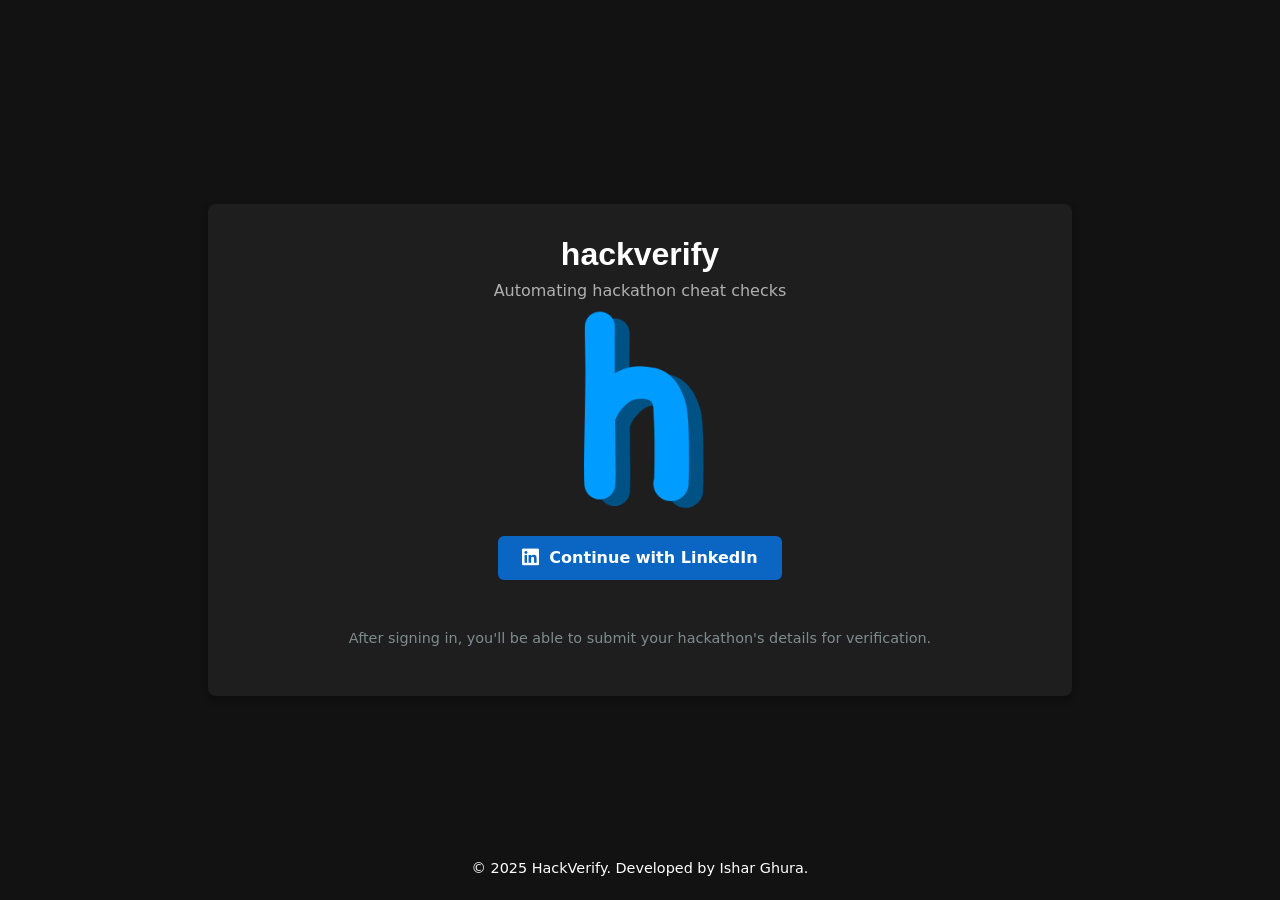
==== app/templates/index.html @ 4bf5b857 "fix: restructured folders + files" ====
<!DOCTYPE html>
<html lang="en">
<head>
    <meta charset="UTF-8">
    <meta name="viewport" content="width=device-width, initial-scale=1.0">
    <title>HackVerify</title>
    <link rel="stylesheet" href="/static/styles.css">
    <link rel="icon" type="image/x-icon" href="../images/favicon.ico">
    <link rel="stylesheet" href="https://cdnjs.cloudflare.com/ajax/libs/font-awesome/6.4.0/css/all.min.css">

    <script>
        window.va = window.va || function () { (window.vaq = window.vaq || []).push(arguments); };
    </script>
    <script defer src="/_vercel/insights/script.js"></script>
</head>
<body>
    <div class="container">
        <header>
            <h1>hackverify</h1>
            <p>Automating hackathon cheat checks</p>
            <img src="../images/logo.png" alt="HackVerify logo" class="logo">
        </header>
        <main>
            <div class="login-container">
                <a href="/auth/linkedin" class="linkedin-login-btn">
                    <i class="fab fa-linkedin"></i>
                    Continue with LinkedIn
                </a>

                <div class="explanation">
                    <p>After signing in, you'll be able to submit your hackathon's details for verification.</p>
                </div>
            </div>
        </main>
    </div>
    <div class="copyright">
        <footer>© 2025 HackVerify. Developed by Ishar Ghura.</footer>
    </div>
    <script src="/static/login.js"></script>
</body>
</html>
---- static/styles.css ----
body {
    font-family: Open-sans, system-ui, -apple-system, BlinkMacSystemFont, 'Segoe UI', Roboto, Oxygen, Ubuntu, Cantarell, 'Open Sans', 'Helvetica Neue', sans-serif;
    background-color: #121212;
    color: #e0e0e0;
    margin: 0;
    padding: 0;
    display: flex;
    justify-content: center;
    align-items: center;
    min-height: 100vh;
}

.container {
    background-color: #1e1e1e;
    padding: 2rem;
    border-radius: 8px;
    box-shadow: 0 4px 8px rgba(0, 0, 0, 0.3);
    max-width: 800px;
    width: 100%;
}

header {
    text-align: center;
    margin-bottom: 0.5rem;
}

header h1 {
    font-family: Verdana, Geneva, Tahoma, sans-serif;
    font-size: 2rem;
    margin: 0;
    color: #ffffff;
}

header p {
    font-size: 1rem;
    color: #b0b0b0;
    margin: 0.5rem 0 0.5rem;
}


form {
    display: flex;
    flex-direction: column;
    margin-top: 0rem;
}

.form-group {
    margin-bottom: 1rem;
}

label {
    font-size: 1.2rem;
    color: #e0e0e0;
    margin-bottom: 0.2rem;
    display: block;
}

input {
    width: 100%;
    padding: 0.75rem;
    border: 1px solid #444;
    border-radius: 4px;
    font-size: 1rem;
    box-sizing: border-box;
    background-color: #2d2d2d;
    color: #e0e0e0;
    margin-bottom: 1rem;
}

input:focus {
    border-color: #3498db;
    outline: none;
}

button {
    background-color: #3498db;
    color: #fff;
    padding: 0.75rem;
    border: none;
    border-radius: 4px;
    font-size: 1rem;
    cursor: pointer;
    transition: background-color 0.3s ease;
}

button:hover {
    background-color: #2980b9;
}
.linkedin-login-btn {
    display: flex;
    align-items: center;
    justify-content: center;
    gap: 10px;
    background-color: #0A66C2;
    color: white;
    padding: 12px;
    border-radius: 4px;
    text-decoration: none;
    font-weight: 600;
    font-size: 1rem;
    transition: background-color 0.3s ease;
    margin-top: 1rem;
}

.linkedin-login-btn:hover {
    background-color: #004182;
}

.linkedin-login-btn i {
    font-size: 1.2rem;
}

.divider {
    display: flex;
    align-items: center;
    margin: 1.5rem 0;
}

.divider-line {
    flex: 1;
    height: 1px;
    background-color: #444;
}

.divider-text {
    padding: 0 10px;
    color: #b0b0b0;
    font-size: 0.8rem;
}

.logo {
    display: block;
    max-width: 200px;
    height: auto;
    margin: 10px auto;
}
.login-container {
    text-align: center;
    padding: 0rem;
}

.linkedin-login-btn {
    display: inline-flex;
    align-items: center;
    justify-content: center;
    gap: 10px;
    background-color: #0A66C2;
    color: white;
    padding: 12px 24px;
    border-radius: 6px;
    text-decoration: none;
    font-weight: 600;
    font-size: 1rem;
    transition: background-color 0.3s;
    margin: 1rem 0;
}

.linkedin-login-btn:hover {
    background-color: #004182;
}

.explanation {
    margin-top: 2rem;
    color: #7f8c8d;
    font-size: 0.9rem;
    line-height: 1.5;
}

.dashboard-content {
    margin-top: 2rem;
}

.status-message {
    padding: 1rem;
    margin-top: 1rem;
    border-radius: 4px;
    display: none;
}

.status-message.success {
    background-color: #e8f8f0;
    color: #2ecc71;
    border-left: 4px solid #2ecc71;
    display: block;
}

.status-message.error {
    background-color: #fdecea;
    color: #e74c3c;
    border-left: 4px solid #e74c3c;
    display: block;
}
.form-container {
    display: flex;
    gap: 2rem;
    align-items: flex-start;
}

form {
    flex: 1;
    max-width: 500px;
}

.reminder-box {
    flex: 1;
    background-color: #2d2d2d;
    padding: 1.5rem;
    border-radius: 8px;
    border-left: 4px solid #3498db;
    max-width: 400px;
    margin-top: -2rem
}

.reminder-box h3 {
    margin-top: 0;
    color: #3498db;
    font-size: 1.2rem;
}

.reminder-box p {
    margin: 1rem 0;
    display: flex;
    align-items: flex-start;
    gap: 0.5rem;
    color: #b0b0b0;
}

.reminder-box i {
    color: #3498db;
    margin-bottom: 0.2rem;
}

.spacer {
    height: 2rem;
}
.copyright {
    color: #ffffff;
    font-size: 0.9rem;
    line-height: 1.5;
    text-align: center;
    width: 100%;
    padding: 20px 0;
    position: absolute;
    bottom: 0;
}
.logout-button {
    position: fixed;
    top: 20px;
    right: 20px;
    font-size: 2em;
    color: #ffffff;
    cursor: pointer;
    z-index: 1000;
    background: none;
    border: none;
    padding: 0;
    opacity: 0.7;
    transition: opacity 0.3s ease;
}

.logout-button:hover {
    opacity: 1;
}

.sidebar {
    width: 250px;
    height: 100vh;
    position: fixed;
    left: 0;
    top: 0;
    background-color: #2c3e50;
    color: white;
    padding: 20px 0;
    box-shadow: 2px 0 5px rgba(0, 0, 0, 0.1);
}

.sidebar-header {
    padding: 0 20px 20px;
    border-bottom: 1px solid #34495e;
    margin-bottom: 20px;
}

.sidebar-tab {
    padding: 12px 20px;
    cursor: pointer;
    transition: background-color 0.3s;
}

.sidebar-tab:hover {
    background-color: #34495e;
}

.sidebar-tab.active {
    background-color: #3498db;
}

.sidebar-tab i {
    margin-right: 10px;
}

.sidebar-section-title {
    padding: 10px 20px;
    font-size: 0.9em;
    text-transform: uppercase;
    color: #bdc3c7;
    margin-top: 20px;
}

.hackathon-tab {
    padding: 10px 20px;
    cursor: pointer;
    display: flex;
    align-items: center;
    transition: opacity 0.3s ease, background-color 0.3s ease;
    position: relative;
}

.hackathon-tab:hover {
    background-color: #34495e;
}

.hackathon-tab i {
    margin-right: 10px;
    color: #f1c40f;
}

.hackathon-tab.processing {
    opacity: 0.7;
    pointer-events: none;
    background-color: #f0f0f0;
}

.hackathon-tab .fa-trophy {
    transition: opacity 0.2s ease-in-out;
}

.hackathon-tab.processing .fa-trophy {
    opacity: 0;
}

.hackathon-tab .spinner {
    display: none;
    position: absolute;
    left: 15px;
    top: 50%;
    transform: translateY(-50%);
    color: #333;
}

.hackathon-tab.processing .spinner {
    display: inline-block;
    animation: fa-spin 1s infinite linear;
}

.main-content {
    margin-left: 250px;
    padding: 20px;
}

.hackathons-list {
    max-height: 50vh;
    overflow-y: auto;
}

.loading-hackathons,
.no-hackathons,
.error-message {
    padding: 10px 20px;
    color: #bdc3c7;
    font-size: 0.9em;
    text-align: center;
}

.loading-hackathons i,
.no-hackathons i,
.error-message i {
    margin-right: 8px;
}

.fa-spin {
    animation: fa-spin 2s infinite linear;
}

.hackathon-tab.processing .spinner.custom-spin {
    animation: spin 1s infinite linear;
}

.view-container {
    width: 100%;
}

#hackathon-detail-view-container .container {
    padding-top: 20px;
}

#hackathon-detail-name {
    margin-bottom: 5px;
}

#hackathon-detail-devpost-link {
    font-size: 0.9em;
    color: #007bff;
    text-decoration: none;
}

#hackathon-detail-devpost-link:hover {
    text-decoration: underline;
}

.hackathon-data-section {
    margin-top: 20px;
    padding: 20px;
    background-color: #3f3f3f;
    border-radius: 8px;
    box-shadow: 0 2px 4px rgba(0, 0, 0, 0.05);
}

#hackathon-detail-info {
    margin-bottom: 20px;
    min-height: 60px;
}

#hackathon-detail-info .loading-details {
    color: #6c757d;
    font-style: italic;
}

#hackathon-detail-info p {
    margin: 0.5em 0;
}

#fetch-data-button {
    display: block;
    margin-left: auto;
    margin-right: auto;
    display: inline-flex;
    align-items: center;
    gap: 8px;
}

#fetch-data-button:disabled {
    background-color: #ccc;
    cursor: not-allowed;
}

#fetch-process-status p {
    padding: 10px;
    border-radius: 4px;
    margin-top: 10px;
    font-size: 0.9em;
}

#fetch-process-status .status-info {
    background-color: #e7f3fe;
    border-left: 3px solid #2196F3;
    color: #1c72b3;
}

#fetch-process-status .status-success {
    background-color: #e8f5e9;
    border-left: 3px solid #4CAF50;
    color: #388e3c;
}

#fetch-process-status .status-error {
    background-color: #ffebee;
    border-left: 3px solid #f44336;
    color: #c62828;
}

.sidebar .sidebar-tab.active {
    background-color: #4a5568;
}

.sidebar .sidebar-tab:not(.active):hover {
    background-color: #2d3748;
}

.no-hackathons i,
.loading-hackathons i,
#hackathon-detail-info .loading-details i {
    margin-right: 8px;
}

#hackathon-detail-info details {
    margin-top: 15px;
    border-radius: 5px;
    background-color: #13181f;
}
#hackathon-detail-info summary {
    padding: 10px 15px;
    font-weight: bold;
    cursor: pointer;
    outline: none;
    background-color: #2d3748;
    border-bottom: 1px solid #1f2631;
    list-style-position: inside;
}

#hackathon-detail-info details ul {
    list-style-type: none;
    padding: 0;
    margin: 0;
    max-height: 300px;
    overflow-y: auto;
}

#hackathon-detail-info details li {
    padding: 8px 15px;
    font-size: 0.9em;
}

#hackathon-detail-info details li:last-child {
    border-bottom: none;
}

#hackathon-detail-info details li a {
    color: #ffffff;
    text-decoration: none;
    word-break: break-all;
}

#hackathon-detail-info details li a:hover {
    text-decoration: underline;
}

#hackathon-detail-info .project-entry-devpost {
    display: block;
    margin-bottom: 3px;
}

#hackathon-detail-info .project-entry-github {
    display: block;
    font-size: 0.95em;
}

#hackathon-detail-info .no-github-text {
    color: #6c757d;
    font-style: italic;
}

@keyframes fa-spin {
    0% {
        transform: rotate(0deg);
    }

    100% {
        transform: rotate(360deg);
    }
}

@media only screen and (max-width: 763px) {
    .container {
        padding: 1.5rem;
    }

    .form-container {
        flex-direction: column;
        gap: 1.5rem;
    }

    .main-form,
    
    .reminder-box {
        width: 100%;
        margin-top: 1rem;
    }
}
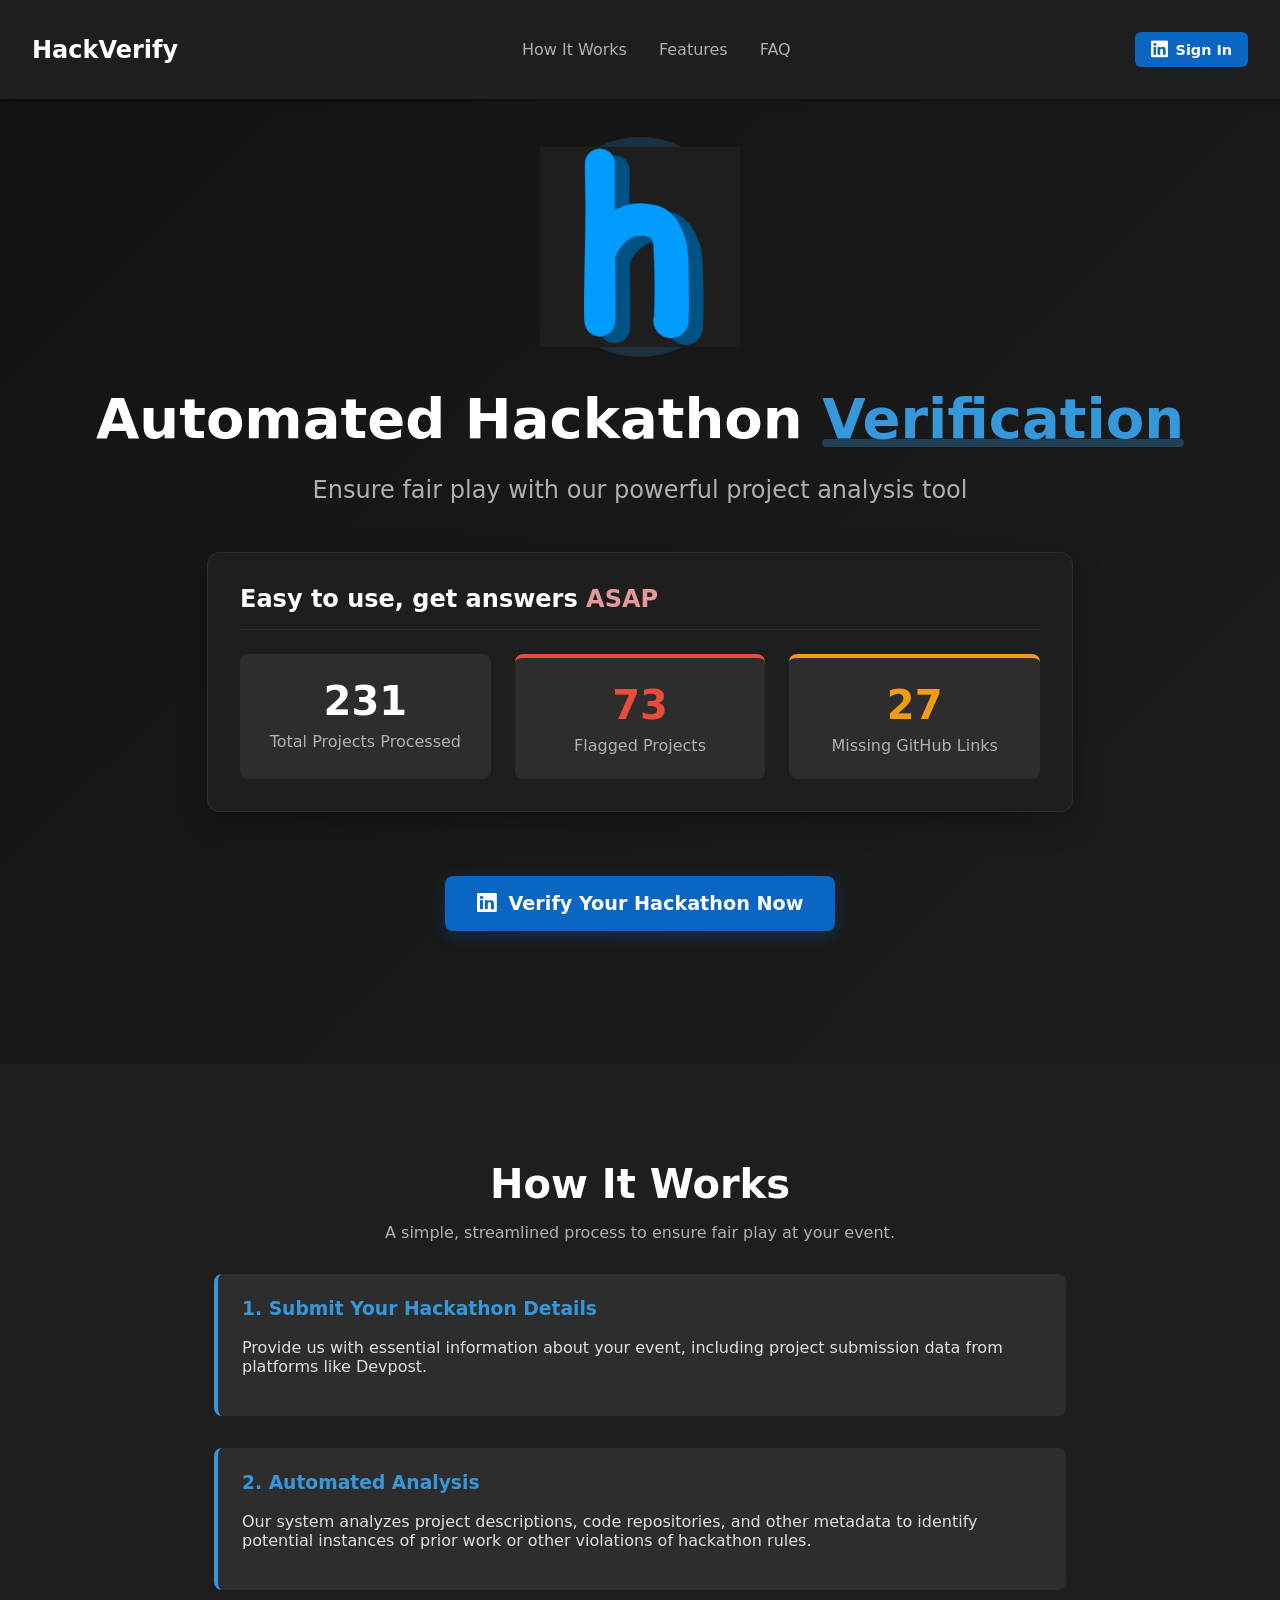
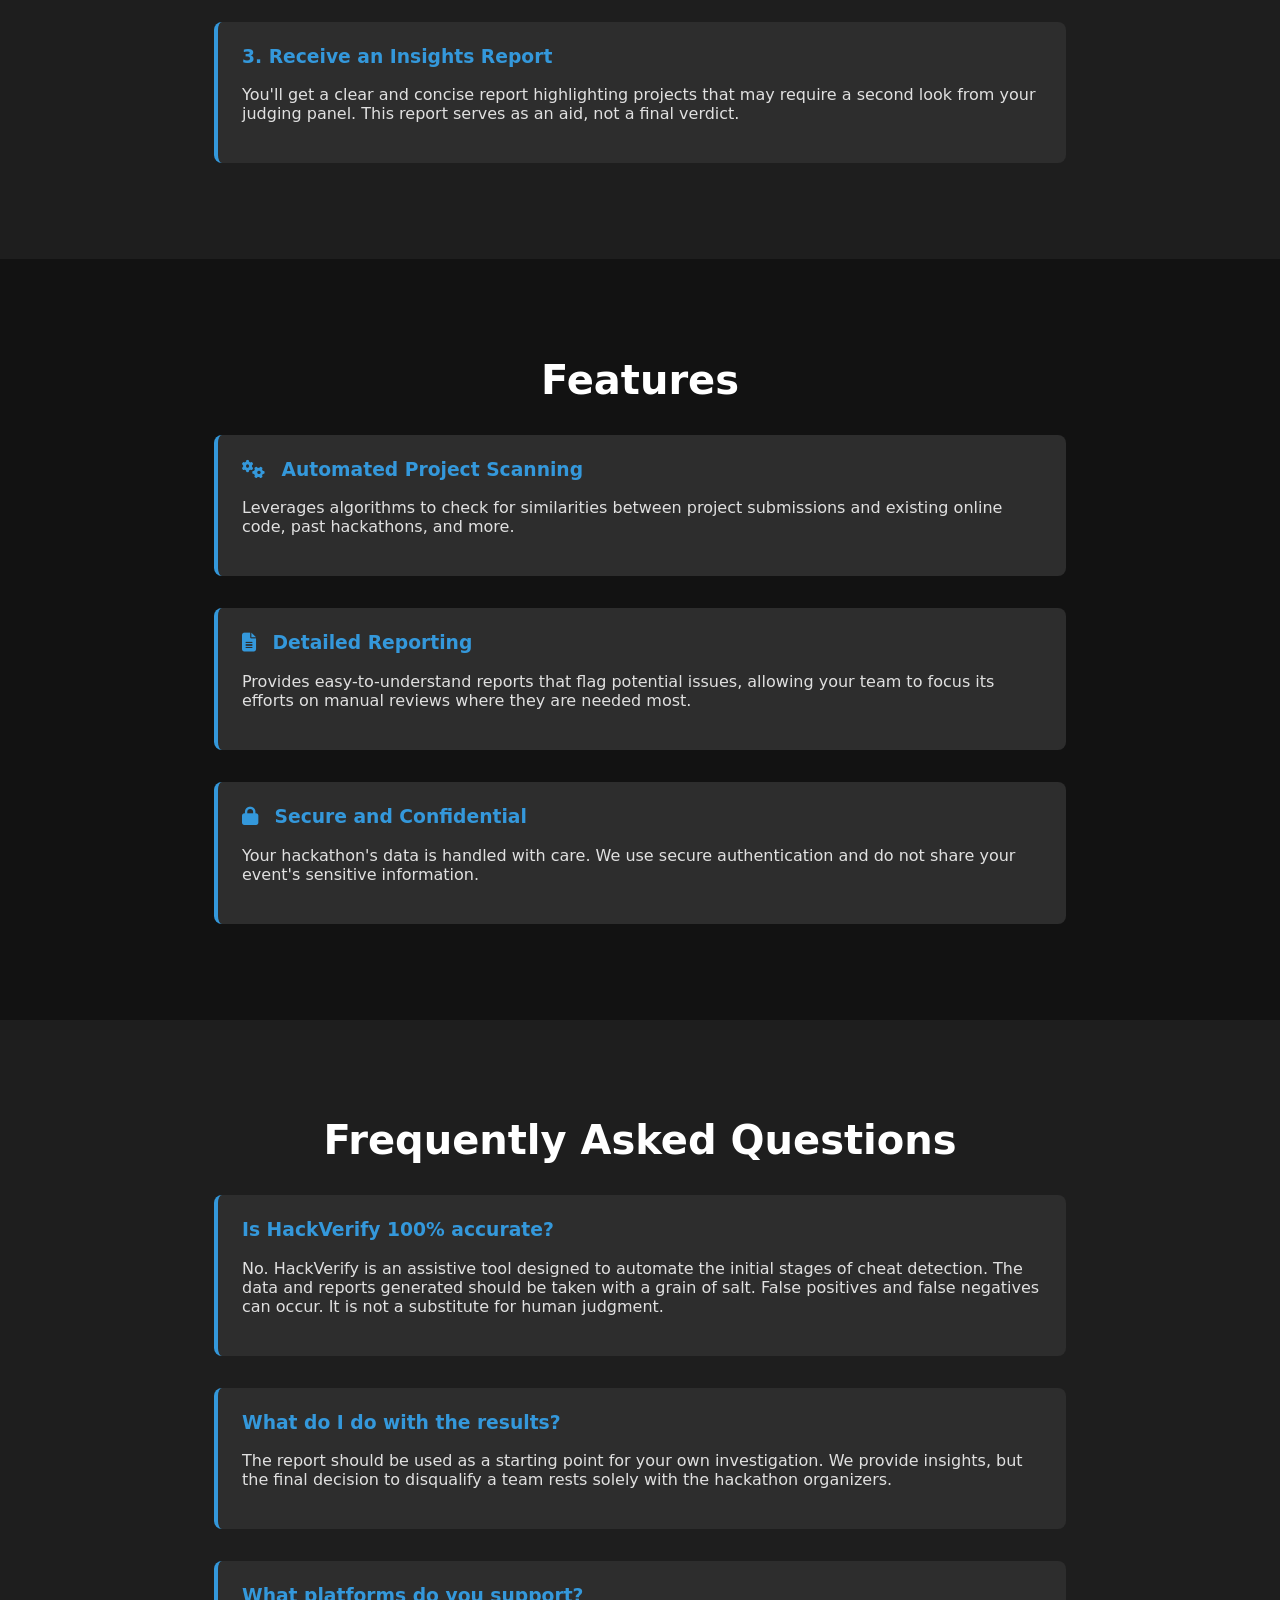
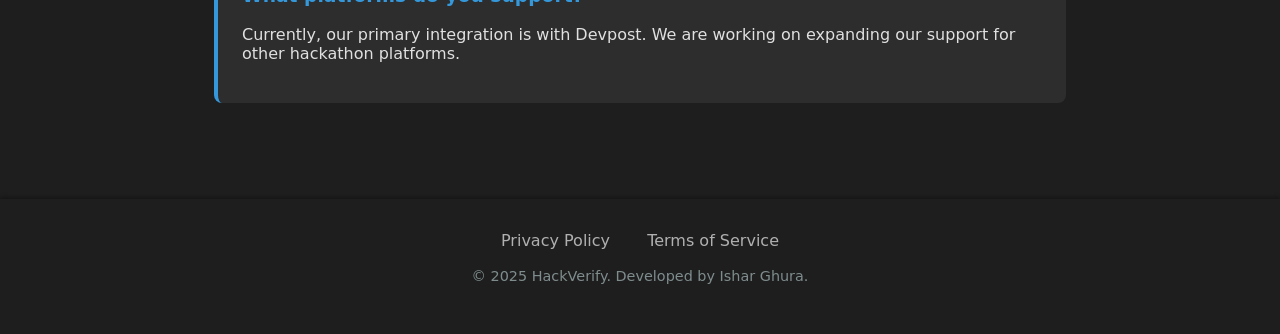
==== commit e99aaf0a: "feat: add navbar to home page + feat, faq, how it works" ====
--- a/app/templates/index.html
+++ b/app/templates/index.html
@@ -4,8 +4,8 @@
     <meta charset="UTF-8">
     <meta name="viewport" content="width=device-width, initial-scale=1.0">
     <title>HackVerify</title>
-    <link rel="stylesheet" href="/static/styles.css">
-    <link rel="icon" type="image/x-icon" href="../images/favicon.ico">
+    <link rel="stylesheet" href="../static/styles.css">
+    <link rel="icon" type="image/x-icon" href="../static/images/favicon.ico">
     <link rel="stylesheet" href="https://cdnjs.cloudflare.com/ajax/libs/font-awesome/6.4.0/css/all.min.css">
 
     <script>
@@ -14,28 +14,124 @@
     <script defer src="/_vercel/insights/script.js"></script>
 </head>
 <body>
-    <div class="container">
-        <header>
-            <h1>hackverify</h1>
-            <p>Automating hackathon cheat checks</p>
-            <img src="../images/logo.png" alt="HackVerify logo" class="logo">
-        </header>
-        <main>
-            <div class="login-container">
-                <a href="/auth/linkedin" class="linkedin-login-btn">
-                    <i class="fab fa-linkedin"></i>
-                    Continue with LinkedIn
-                </a>
-
-                <div class="explanation">
-                    <p>After signing in, you'll be able to submit your hackathon's details for verification.</p>
+    <nav class="navbar">
+        <a href="/" class="nav-brand">HackVerify</a>
+        <ul class="nav-links">
+            <li><a href="#how-it-works">How It Works</a></li>
+            <li><a href="#features">Features</a></li>
+            <li><a href="#faq">FAQ</a></li>
+        </ul>
+        <a href="/auth/linkedin" class="linkedin-login-btn nav-login-btn">
+            <i class="fab fa-linkedin"></i>
+            Sign In
+        </a>
+    </nav>
+    
+    <div class="hero-section">
+        <div class="hero-content">
+            <div class="logo-container">
+                <img src="../static/images/logo.png" alt="HackVerify logo" class="logo">
+                <div class="logo-pulse"></div>
+            </div>
+            <h1 class="hero-title">Automated Hackathon <span class="highlight">Verification</span></h1>
+            <p class="hero-subtitle">Ensure fair play with our powerful project analysis tool</p>
+    
+            <div class="stats-card">
+                <div class="stats-header">
+                    <h3>Easy to use, get answers <span class="highlight-red">ASAP</span></h3>
+                </div>
+                <div class="stats-body">
+                    <div class="stat-item">
+                        <div class="stat-value">231</div>
+                        <div class="stat-label">Total Projects Processed</div>
+                    </div>
+                    <div class="stat-item flagged">
+                        <div class="stat-value">73</div>
+                        <div class="stat-label">Flagged Projects</div>
+                    </div>
+                    <div class="stat-item warning">
+                        <div class="stat-value">27</div>
+                        <div class="stat-label">Missing GitHub Links</div>
+                    </div>
                 </div>
             </div>
-        </main>
+    
+            <a href="/auth/linkedin" class="cta-button">
+                <i class="fab fa-linkedin"></i>
+                Verify Your Hackathon Now
+            </a>
+        </div>
     </div>
-    <div class="copyright">
-        <footer>© 2025 HackVerify. Developed by Ishar Ghura.</footer>
-    </div>
+
+    <section id="how-it-works" class="section">
+        <h2>How It Works</h2>
+        <p>A simple, streamlined process to ensure fair play at your event.</p>
+        <div class="feature">
+            <h3>1. Submit Your Hackathon Details</h3>
+            <p>Provide us with essential information about your event, including project submission data from platforms
+                like Devpost.</p>
+        </div>
+        <div class="feature">
+            <h3>2. Automated Analysis</h3>
+            <p>Our system analyzes project descriptions, code repositories, and other metadata to identify potential
+                instances of prior work or other violations of hackathon rules.</p>
+        </div>
+        <div class="feature">
+            <h3>3. Receive an Insights Report</h3>
+            <p>You'll get a clear and concise report highlighting projects that may require a second look from your
+                judging panel. This report serves as an aid, not a final verdict.</p>
+        </div>
+    </section>
+
+    <section id="features" class="section">
+        <h2>Features</h2>
+        <div class="feature">
+            <h3><i class="fas fa-cogs"></i> Automated Project Scanning</h3>
+            <p>Leverages algorithms to check for similarities between project submissions and existing online code, past
+                hackathons, and more.</p>
+        </div>
+        <div class="feature">
+            <h3><i class="fas fa-file-alt"></i> Detailed Reporting</h3>
+            <p>Provides easy-to-understand reports that flag potential issues, allowing your team to focus its efforts
+                on manual reviews where they are needed most.</p>
+        </div>
+        <div class="feature">
+            <h3><i class="fas fa-lock"></i> Secure and Confidential</h3>
+            <p>Your hackathon's data is handled with care. We use secure authentication and do not share your event's
+                sensitive information.</p>
+        </div>
+    </section>
+
+    <section id="faq" class="section">
+        <h2>Frequently Asked Questions</h2>
+        <div class="faq-item">
+            <h3>Is HackVerify 100% accurate?</h3>
+            <p>No. HackVerify is an assistive tool designed to automate the initial stages of cheat detection. The data
+                and reports generated should be taken with a grain of salt. False positives and false negatives can
+                occur. It is not a substitute for human judgment.</p>
+        </div>
+        <div class="faq-item">
+            <h3>What do I do with the results?</h3>
+            <p>The report should be used as a starting point for your own investigation. We provide insights, but the
+                final decision to disqualify a team rests solely with the hackathon organizers.</p>
+        </div>
+        <div class="faq-item">
+            <h3>What platforms do you support?</h3>
+            <p>Currently, our primary integration is with Devpost. We are working on expanding our support for other
+                hackathon platforms.</p>
+        </div>
+    </section>
+
+    <footer class="footer">
+        <div class="footer-links">
+            <a href="/privacy-policy">Privacy Policy</a>
+            <a href="/terms-of-service">Terms of Service</a>
+        </div>
+        <div class="copyright">
+            <p>© 2025 HackVerify. Developed by Ishar Ghura.</p>
+        </div>
+    </footer>
+
     <script src="/static/login.js"></script>
 </body>
 </html>
--- a/app/static/styles.css
+++ b/app/static/styles.css
@@ -0,0 +1,1015 @@
+body {
+    font-family: Open-sans, system-ui, -apple-system, BlinkMacSystemFont, 'Segoe UI', Roboto, Oxygen, Ubuntu, Cantarell, 'Open Sans', 'Helvetica Neue', sans-serif;
+    background-color: #121212;
+    color: #e0e0e0;
+    margin: 0;
+    padding: 0;
+}
+
+
+.navbar {
+    display: flex;
+    justify-content: space-between;
+    align-items: center;
+    padding: 1rem 2rem;
+    background-color: #1e1e1e;
+    box-shadow: 0 2px 4px rgba(0, 0, 0, 0.3);
+    width: 100%;
+    box-sizing: border-box;
+    position: fixed;
+    top: 0;
+    left: 0;
+    z-index: 1000;
+}
+
+.nav-brand {
+    font-size: 1.5rem;
+    font-weight: bold;
+    color: #ffffff;
+    text-decoration: none;
+}
+
+.nav-links {
+    list-style: none;
+    display: flex;
+    gap: 2rem;
+    margin: 0;
+    padding: 0;
+}
+
+.nav-links a {
+    text-decoration: none;
+    color: #b0b0b0;
+    font-weight: 500;
+    transition: color 0.3s ease;
+}
+
+.nav-links a:hover {
+    color: #3498db;
+}
+
+.main-container-wrapper {
+    display: flex;
+    flex-direction: column;
+    justify-content: center;
+    align-items: center;
+    min-height: 90vh;
+    padding: 80px 2rem 2rem 2rem;
+    box-sizing: border-box;
+    text-align: center;
+}
+
+.container {
+    background-color: #1e1e1e;
+    padding: 2rem;
+    border-radius: 8px;
+    box-shadow: 0 4px 8px rgba(0, 0, 0, 0.3);
+    max-width: 500px;
+    width: 100%;
+    margin: 0 auto;
+}
+
+header {
+    text-align: center;
+    margin-bottom: 0.5rem;
+}
+
+header h1 {
+    font-family: Verdana, Geneva, Tahoma, sans-serif;
+    font-size: 2rem;
+    margin: 0;
+    color: #ffffff;
+}
+
+header p {
+    font-size: 1rem;
+    color: #b0b0b0;
+    margin: 0.5rem 0 0.5rem;
+}
+
+.logo {
+    display: block;
+    max-width: 200px;
+    height: auto;
+    margin: 10px auto;
+}
+
+.section {
+    padding: 4rem 2rem;
+    text-align: center;
+}
+
+.section:nth-child(odd) {
+    background-color: #1e1e1e;
+}
+
+.section:nth-child(even) {
+    background-color: #121212;
+}
+
+.section h2 {
+    font-size: 2.5rem;
+    margin-bottom: 1rem;
+    color: #ffffff;
+}
+
+.section>p {
+    color: #b0b0b0;
+    max-width: 600px;
+    margin: 0 auto 2rem auto;
+}
+
+.feature,
+.faq-item {
+    max-width: 800px;
+    margin: 2rem auto;
+    text-align: left;
+    background-color: #2d2d2d;
+    padding: 1.5rem;
+    border-radius: 8px;
+    border-left: 4px solid #3498db;
+}
+
+.feature h3,
+.faq-item h3 {
+    margin-top: 0;
+    color: #3498db;
+}
+
+.feature i {
+    margin-right: 10px;
+    color: #3498db;
+}
+
+.login-container {
+    text-align: center;
+    padding: 0rem;
+}
+
+.linkedin-login-btn {
+    display: inline-flex;
+    align-items: center;
+    justify-content: center;
+    gap: 10px;
+    background-color: #0A66C2;
+    color: white;
+    padding: 12px 24px;
+    border-radius: 6px;
+    text-decoration: none;
+    font-weight: 600;
+    font-size: 1rem;
+    transition: background-color 0.3s;
+    margin: 1rem 0;
+}
+
+.linkedin-login-btn:hover {
+    background-color: #004182;
+}
+
+.linkedin-login-btn i {
+    font-size: 1.2rem;
+}
+
+.explanation {
+    margin-top: 2rem;
+    color: #7f8c8d;
+    font-size: 0.9rem;
+    line-height: 1.5;
+}
+
+form {
+    display: flex;
+    flex-direction: column;
+    margin-top: 0rem;
+}
+
+.form-group {
+    margin-bottom: 1rem;
+}
+
+label {
+    font-size: 1.2rem;
+    color: #e0e0e0;
+    margin-bottom: 0.2rem;
+    display: block;
+}
+
+input {
+    width: 100%;
+    padding: 0.75rem;
+    border: 1px solid #444;
+    border-radius: 4px;
+    font-size: 1rem;
+    box-sizing: border-box;
+    background-color: #2d2d2d;
+    color: #e0e0e0;
+    margin-bottom: 1rem;
+}
+
+input:focus {
+    border-color: #3498db;
+    outline: none;
+}
+
+button {
+    background-color: #3498db;
+    color: #fff;
+    padding: 0.75rem;
+    border: none;
+    border-radius: 4px;
+    font-size: 1rem;
+    cursor: pointer;
+    transition: background-color 0.3s ease;
+}
+
+button:hover {
+    background-color: #2980b9;
+}
+
+.footer {
+    text-align: center;
+    padding: 2rem;
+    background-color: #1e1e1e;
+    color: #b0b0b0;
+    width: 100%;
+    box-sizing: border-box;
+    box-shadow: 0 -2px 4px rgba(0, 0, 0, 0.3);
+}
+
+.footer-links {
+    margin-bottom: 1rem;
+}
+
+.footer-links a {
+    color: #b0b0b0;
+    text-decoration: none;
+    margin: 0 1rem;
+    transition: color 0.3s ease;
+}
+
+.footer-links a:hover {
+    color: #3498db;
+    text-decoration: underline;
+}
+
+.copyright {
+    color: #7f8c8d;
+    font-size: 0.9rem;
+    line-height: 1.5;
+    text-align: center;
+}
+
+
+
+.divider {
+    display: flex;
+    align-items: center;
+    margin: 1.5rem 0;
+}
+
+.divider-line {
+    flex: 1;
+    height: 1px;
+    background-color: #444;
+}
+
+.divider-text {
+    padding: 0 10px;
+    color: #b0b0b0;
+    font-size: 0.8rem;
+}
+
+.dashboard-content {
+    margin-top: 2rem;
+}
+
+.status-message {
+    padding: 1rem;
+    margin-top: 1rem;
+    border-radius: 4px;
+    display: none;
+}
+
+.status-message.success {
+    background-color: #1a3c27;
+    color: #2ecc71;
+    border-left: 4px solid #2ecc71;
+    display: block;
+}
+
+.status-message.error {
+    background-color: #4d2323;
+    color: #e74c3c;
+    border-left: 4px solid #e74c3c;
+    display: block;
+}
+
+.form-container {
+    display: flex;
+    gap: 2rem;
+    align-items: flex-start;
+}
+
+form {
+    flex: 1;
+    max-width: 500px;
+}
+
+.reminder-box {
+    flex: 1;
+    background-color: #2d2d2d;
+    padding: 1.5rem;
+    border-radius: 8px;
+    border-left: 4px solid #3498db;
+    max-width: 400px;
+    margin-top: -2rem
+}
+
+.reminder-box h3 {
+    margin-top: 0;
+    color: #3498db;
+    font-size: 1.2rem;
+}
+
+.reminder-box p {
+    margin: 1rem 0;
+    display: flex;
+    align-items: flex-start;
+    gap: 0.5rem;
+    color: #b0b0b0;
+}
+
+.reminder-box i {
+    color: #3498db;
+    margin-bottom: 0.2rem;
+}
+
+.spacer {
+    height: 2rem;
+}
+
+.logout-button {
+    position: fixed;
+    top: 20px;
+    right: 20px;
+    font-size: 2em;
+    color: #ffffff;
+    cursor: pointer;
+    z-index: 1001;
+    background: none;
+    border: none;
+    padding: 0;
+    opacity: 0.7;
+    transition: opacity 0.3s ease;
+}
+
+.logout-button:hover {
+    opacity: 1;
+}
+
+.sidebar {
+    width: 250px;
+    height: 100vh;
+    position: fixed;
+    left: 0;
+    top: 0;
+    background-color: #1e1e1e;
+    color: white;
+    padding: 20px 0;
+    box-shadow: 2px 0 5px rgba(0, 0, 0, 0.3);
+    z-index: 999;
+}
+
+.sidebar-header {
+    padding: 0 20px 20px;
+    border-bottom: 1px solid #34495e;
+    margin-bottom: 20px;
+}
+
+.sidebar-tab {
+    padding: 12px 20px;
+    cursor: pointer;
+    transition: background-color 0.3s;
+}
+
+.sidebar-tab:hover {
+    background-color: #2d2d2d;
+}
+
+.sidebar-tab.active {
+    background-color: #3498db;
+}
+
+.sidebar-tab i {
+    margin-right: 10px;
+}
+
+.sidebar-section-title {
+    padding: 10px 20px;
+    font-size: 0.9em;
+    text-transform: uppercase;
+    color: #bdc3c7;
+    margin-top: 20px;
+}
+
+.hackathon-tab {
+    padding: 10px 20px;
+    cursor: pointer;
+    display: flex;
+    align-items: center;
+    transition: opacity 0.3s ease, background-color 0.3s ease;
+    position: relative;
+}
+
+.hackathon-tab:hover {
+    background-color: #2d2d2d;
+}
+
+.hackathon-tab i {
+    margin-right: 10px;
+    color: #f1c40f;
+}
+
+.hackathon-tab.processing {
+    opacity: 0.7;
+    pointer-events: none;
+    background-color: #34495e;
+}
+
+.hackathon-tab .fa-trophy {
+    transition: opacity 0.2s ease-in-out;
+}
+
+.hackathon-tab.processing .fa-trophy {
+    opacity: 0;
+}
+
+.hackathon-tab .spinner {
+    display: none;
+    position: absolute;
+    left: 15px;
+    top: 50%;
+    transform: translateY(-50%);
+    color: #ffffff;
+}
+
+.hackathon-tab.processing .spinner {
+    display: inline-block;
+    animation: fa-spin 1s infinite linear;
+}
+
+.main-content {
+    margin-left: 250px;
+    padding: 20px;
+}
+
+.hero-section {
+    background: linear-gradient(135deg, #121212 0%, #1e1e1e 100%);
+    min-height: 100vh;
+    display: flex;
+    align-items: center;
+    justify-content: center;
+    padding: 100px 2rem 4rem 2rem;
+    position: relative;
+    overflow: hidden;
+}
+
+.hero-content {
+    max-width: 1200px;
+    width: 100%;
+    text-align: center;
+    z-index: 2;
+}
+
+.logo-container {
+    position: relative;
+    display: inline-block;
+    margin-bottom: 1.5rem;
+}
+
+.logo-pulse {
+    position: absolute;
+    top: 0;
+    left: 0;
+    width: 100%;
+    height: 100%;
+    background: rgba(52, 152, 219, 0.2);
+    border-radius: 50%;
+    transform: scale(1);
+    z-index: -1;
+}
+
+.hero-title {
+    font-size: 3.5rem;
+    font-weight: 800;
+    margin: 0 0 1rem 0;
+    color: #ffffff;
+    line-height: 1.2;
+}
+
+.highlight {
+    color: #3498db;
+    position: relative;
+    display: inline-block;
+}
+
+.highlight-red {
+    color: #e49999;
+    position: relative;
+    display: inline-block;
+}
+
+.highlight::after {
+    content: '';
+    position: absolute;
+    bottom: 5px;
+    left: 0;
+    width: 100%;
+    height: 8px;
+    background: rgba(52, 152, 219, 0.3);
+    z-index: -1;
+    border-radius: 4px;
+}
+
+.hero-subtitle {
+    font-size: 1.5rem;
+    color: #b0b0b0;
+    margin-bottom: 3rem;
+    max-width: 700px;
+    margin-left: auto;
+    margin-right: auto;
+}
+
+.stats-card {
+    background-color: #1e1e1e;
+    border-radius: 12px;
+    padding: 2rem;
+    margin: 2rem auto;
+    max-width: 800px;
+    box-shadow: 0 10px 30px rgba(0, 0, 0, 0.3);
+    border: 1px solid #2d2d2d;
+    transition: transform 0.3s ease, box-shadow 0.3s ease;
+}
+
+.stats-card:hover {
+    transform: translateY(-5px);
+    box-shadow: 0 15px 35px rgba(0, 0, 0, 0.4);
+}
+
+.stats-header {
+    display: flex;
+    justify-content: space-between;
+    align-items: center;
+    margin-bottom: 1.5rem;
+    padding-bottom: 1rem;
+    border-bottom: 1px solid #2d2d2d;
+}
+
+.stats-header h3 {
+    margin: 0;
+    color: #ffffff;
+    font-size: 1.5rem;
+}
+
+.stats-body {
+    display: flex;
+    justify-content: space-around;
+    flex-wrap: wrap;
+    gap: 1.5rem;
+}
+
+.stat-item {
+    flex: 1;
+    min-width: 150px;
+    padding: 1.5rem;
+    background-color: #2d2d2d;
+    border-radius: 8px;
+    transition: transform 0.3s ease;
+}
+
+.stat-item:hover {
+    transform: scale(1.05);
+}
+
+.stat-item.flagged {
+    border-top: 4px solid #e74c3c;
+}
+
+.stat-item.warning {
+    border-top: 4px solid #f39c12;
+}
+
+.stat-value {
+    font-size: 2.5rem;
+    font-weight: 700;
+    color: #ffffff;
+    margin-bottom: 0.5rem;
+}
+
+.stat-item.flagged .stat-value {
+    color: #e74c3c;
+}
+
+.stat-item.warning .stat-value {
+    color: #f39c12;
+}
+
+.stat-label {
+    font-size: 1rem;
+    color: #b0b0b0;
+}
+
+.cta-button {
+    display: inline-flex;
+    align-items: center;
+    justify-content: center;
+    gap: 12px;
+    background-color: #0A66C2;
+    color: white;
+    padding: 16px 32px;
+    border-radius: 8px;
+    text-decoration: none;
+    font-weight: 600;
+    font-size: 1.2rem;
+    transition: all 0.3s ease;
+    margin: 2rem 0;
+    box-shadow: 0 4px 15px rgba(10, 102, 194, 0.3);
+}
+
+.cta-button:hover {
+    background-color: #004182;
+    transform: translateY(-2px);
+    box-shadow: 0 6px 20px rgba(10, 102, 194, 0.4);
+}
+
+.cta-button i {
+    font-size: 1.4rem;
+}
+
+.nav-login-btn {
+    display: inline-flex;
+    align-items: center;
+    justify-content: center;
+    gap: 8px;
+    background-color: #0A66C2;
+    color: white;
+    padding: 8px 16px;
+    border-radius: 6px;
+    text-decoration: none;
+    font-weight: 600;
+    font-size: 0.9rem;
+    transition: background-color 0.3s;
+}
+
+.nav-login-btn:hover {
+    background-color: #004182;
+}
+
+.dashboard-container {
+    max-width: 1200px;
+    margin: 0 auto;
+    padding: 2rem;
+}
+
+.dashboard-header {
+    margin-bottom: 2.5rem;
+}
+
+.user-greeting h1 {
+    font-size: 2.2rem;
+    margin-bottom: 0.5rem;
+    color: #ffffff;
+}
+
+.user-greeting p {
+    color: #b0b0b0;
+    font-size: 1.1rem;
+    margin: 0;
+}
+
+.verification-steps {
+    display: flex;
+    margin-top: 2rem;
+    gap: 1rem;
+}
+
+.step {
+    flex: 1;
+    display: flex;
+    align-items: center;
+    padding: 1rem;
+    background-color: #2d2d2d;
+    border-radius: 8px;
+    opacity: 0.7;
+    transition: all 0.3s ease;
+}
+
+.step.active {
+    opacity: 1;
+    background-color: #3498db;
+    box-shadow: 0 4px 15px rgba(52, 152, 219, 0.3);
+}
+
+.step-number {
+    width: 30px;
+    height: 30px;
+    background-color: #1e1e1e;
+    border-radius: 50%;
+    display: flex;
+    align-items: center;
+    justify-content: center;
+    margin-right: 1rem;
+    font-weight: bold;
+    color: #ffffff;
+}
+
+.step.active .step-number {
+    background-color: #1a5276;
+}
+
+.step-text {
+    font-weight: 600;
+}
+
+.form-container {
+    display: flex;
+    gap: 2rem;
+    align-items: flex-start;
+}
+
+.form-card,
+.info-card {
+    flex: 1;
+    background-color: #1e1e1e;
+    border-radius: 12px;
+    padding: 2rem;
+    box-shadow: 0 4px 20px rgba(0, 0, 0, 0.2);
+    border: 1px solid #2d2d2d;
+}
+
+.form-card {
+    max-width: 600px;
+}
+
+.info-card {
+    max-width: 500px;
+}
+
+.card-header {
+    display: flex;
+    align-items: center;
+    margin-bottom: 2rem;
+}
+
+.card-header i {
+    font-size: 1.5rem;
+    color: #3498db;
+    margin-right: 1rem;
+}
+
+.card-header h3 {
+    margin: 0;
+    color: #ffffff;
+    font-size: 1.5rem;
+}
+
+.form-title {
+    margin-top: 0;
+    margin-bottom: 2rem;
+    color: #ffffff;
+    font-size: 1.5rem;
+    display: flex;
+    align-items: center;
+}
+
+.form-title i {
+    margin-right: 1rem;
+    color: #f1c40f;
+}
+
+.input-with-icon {
+    position: relative;
+}
+
+.input-icon {
+    position: absolute;
+    left: 15px;
+    top: 35%;
+    transform: translateY(-50%);
+    color: #7f8c8d;
+}
+
+input {
+    padding-left: 40px !important;
+}
+
+.submit-btn {
+    width: 100%;
+    padding: 1rem !important;
+    font-size: 1.1rem !important;
+    font-weight: 600;
+    margin-top: 1rem;
+    display: flex;
+    align-items: center;
+    justify-content: center;
+    gap: 10px;
+}
+
+.process-item {
+    display: flex;
+    margin-bottom: 1.5rem;
+    align-items: flex-start;
+}
+
+.process-icon {
+    width: 40px;
+    height: 40px;
+    border-radius: 50%;
+    display: flex;
+    align-items: center;
+    justify-content: center;
+    margin-right: 1rem;
+    flex-shrink: 0;
+}
+
+.process-icon.success {
+    background-color: rgba(46, 204, 113, 0.2);
+    color: #2ecc71;
+}
+
+.process-icon.warning {
+    background-color: rgba(241, 196, 15, 0.2);
+    color: #f1c40f;
+}
+
+.process-icon.primary {
+    background-color: rgba(52, 152, 219, 0.2);
+    color: #3498db;
+}
+
+.process-content h4 {
+    margin: 0 0 0.3rem 0;
+    color: #ffffff;
+    font-size: 1.1rem;
+}
+
+.process-content p {
+    margin: 0;
+    color: #b0b0b0;
+    font-size: 0.95rem;
+}
+
+.verification-tips {
+    margin-top: 2.5rem;
+    padding-top: 1.5rem;
+    border-top: 1px solid #2d2d2d;
+}
+
+.verification-tips h4 {
+    display: flex;
+    align-items: center;
+    color: #ffffff;
+    margin-bottom: 1rem;
+}
+
+.verification-tips h4 i {
+    margin-right: 0.8rem;
+    color: #f1c40f;
+}
+
+.tips-list {
+    list-style: none;
+    padding: 0;
+    margin: 0;
+}
+
+.tips-list li {
+    margin-bottom: 0.8rem;
+    display: flex;
+    align-items: flex-start;
+    color: #b0b0b0;
+}
+
+.tips-list li i {
+    margin-right: 0.8rem;
+    color: #2ecc71;
+    margin-top: 3px;
+}
+
+.sidebar-logo {
+    width: 30px;
+    height: 30px;
+    margin-right: 10px;
+}
+
+@keyframes fa-spin {
+    0% {
+        transform: rotate(0deg);
+    }
+
+    100% {
+        transform: rotate(360deg);
+    }
+}
+
+@media only screen and (max-width: 763px) {
+    .container {
+        padding: 1.5rem;
+    }
+
+    .form-container {
+        flex-direction: column;
+        gap: 1.5rem;
+    }
+
+    .main-form,
+
+    .reminder-box {
+        width: 100%;
+        margin-top: 1rem;
+    }
+
+    .navbar {
+        flex-direction: column;
+        padding: 1rem;
+    }
+
+    .nav-links {
+        margin-top: 1rem;
+        gap: 1rem;
+    }
+    .stats-header {
+        flex-direction: column;
+        align-items: flex-start;
+        gap: 0.5rem;
+    }
+    .hero-title {
+        font-size: 2.5rem;
+    }
+
+    .hero-subtitle {
+        font-size: 1.2rem;
+    }
+
+    .stats-body {
+        flex-direction: column;
+    }
+
+    .stat-item {
+        min-width: 100%;
+    }
+
+    .cta-button {
+        padding: 14px 24px;
+        font-size: 1.1rem;
+    }    .dashboard-container {
+        padding: 1rem;
+    }
+    
+    .verification-steps {
+        flex-direction: column;
+    }
+    
+    .user-greeting h1 {
+        font-size: 1.8rem;
+    }
+    .dashboard-container {
+        padding: 1rem;
+    }
+
+    .verification-steps {
+        flex-direction: column;
+    }
+
+    .user-greeting h1 {
+        font-size: 1.8rem;
+    }
+}
+
+@media (max-width: 480px) {
+    .hero-title {
+        font-size: 2rem;
+    }
+
+    .hero-subtitle {
+        font-size: 1rem;
+    }
+
+    .stats-header {
+        flex-direction: column;
+        align-items: flex-start;
+        gap: 0.5rem;
+    }
+}
+
+@media (max-width: 992px) {
+    .form-container {
+        flex-direction: column;
+    }
+
+    .form-card,
+    .info-card {
+        max-width: 100%;
+        width: 100%;
+    }
+}
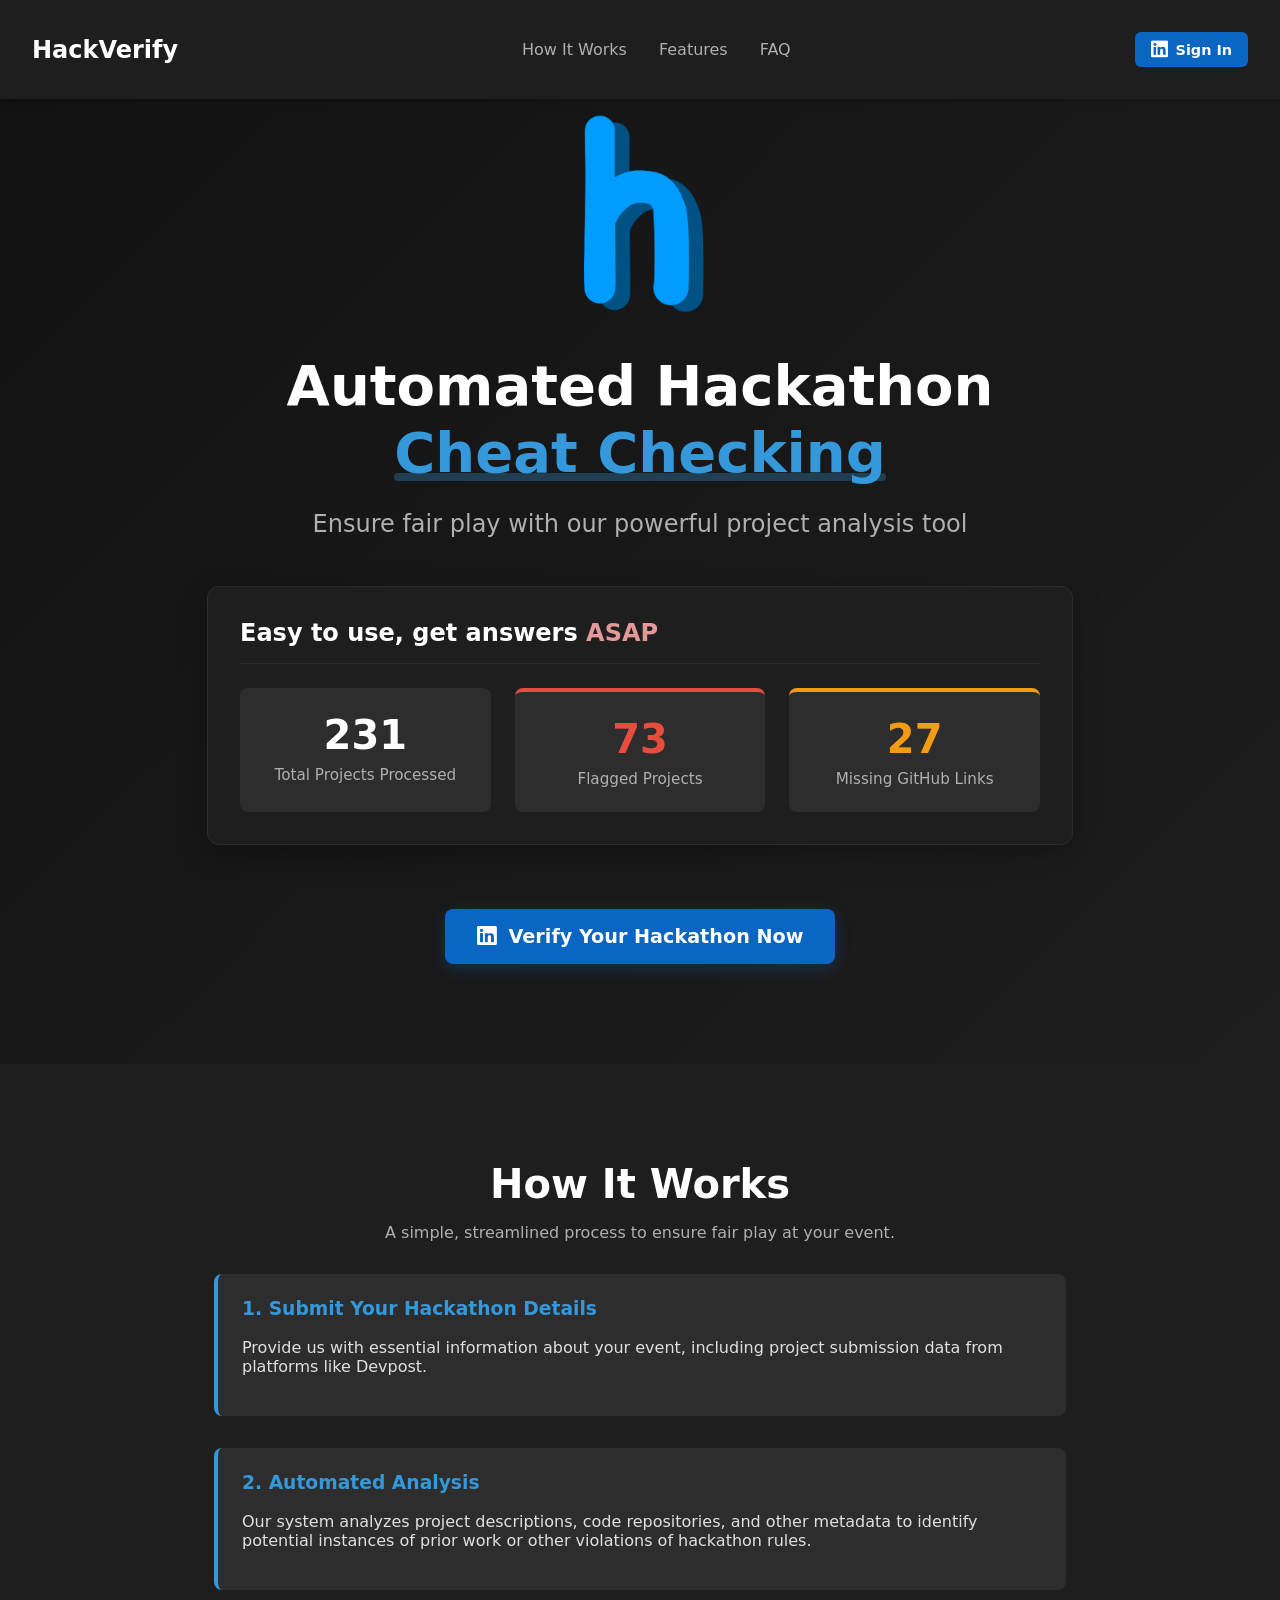
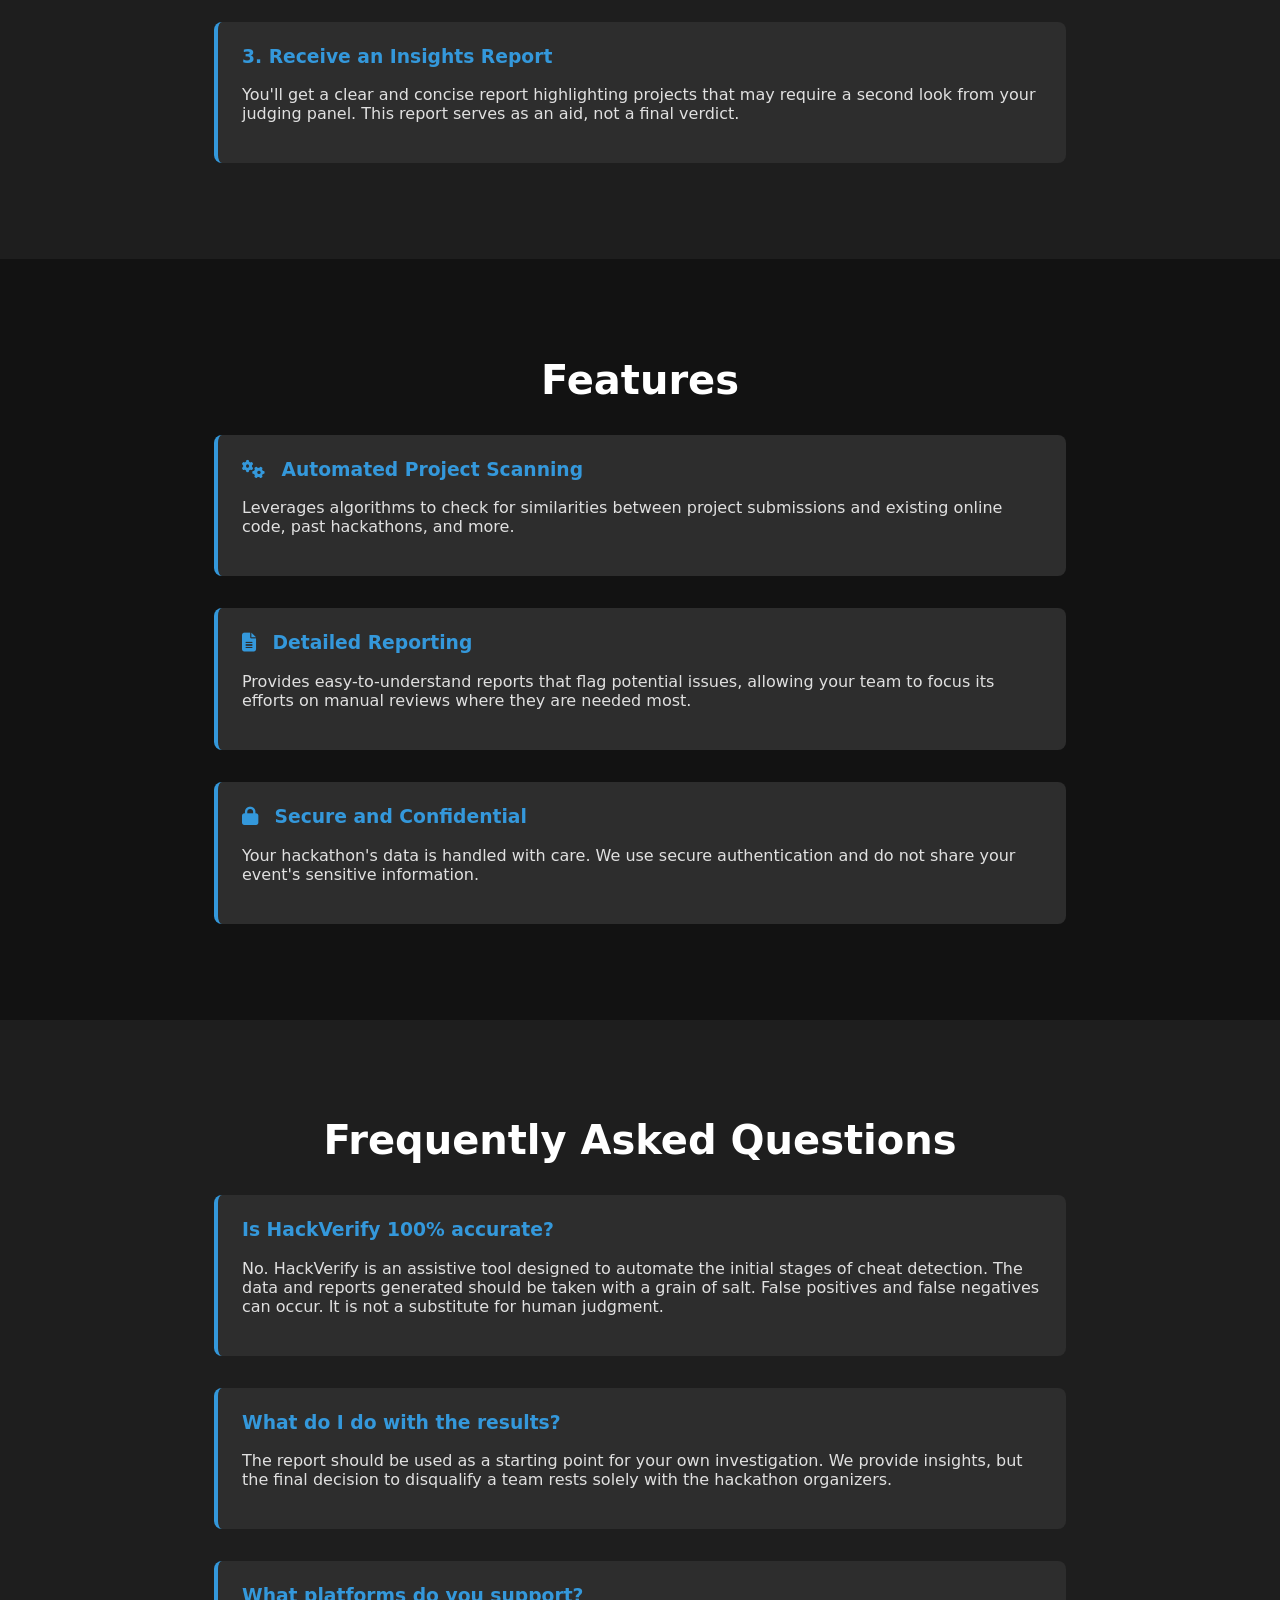
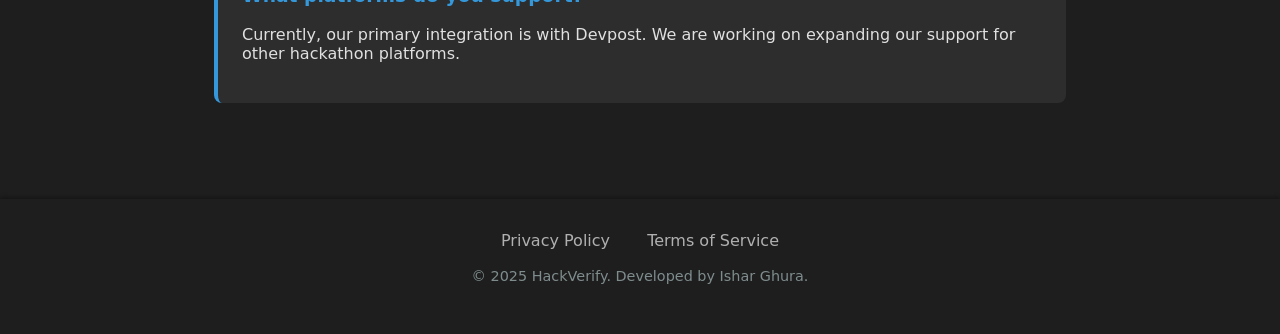
==== commit a3491898: "fix: changed title" ====
--- a/app/templates/index.html
+++ b/app/templates/index.html
@@ -33,7 +33,7 @@
                 <img src="../static/images/logo.png" alt="HackVerify logo" class="logo">
                 <div class="logo-pulse"></div>
             </div>
-            <h1 class="hero-title">Automated Hackathon <span class="highlight">Verification</span></h1>
+            <h1 class="hero-title">Automated Hackathon <span class="highlight">Cheat Checking</span></h1>
             <p class="hero-subtitle">Ensure fair play with our powerful project analysis tool</p>
     
             <div class="stats-card">
--- a/app/static/styles.css
+++ b/app/static/styles.css
@@ -493,7 +493,6 @@
     left: 0;
     width: 100%;
     height: 100%;
-    background: rgba(52, 152, 219, 0.2);
     border-radius: 50%;
     transform: scale(1);
     z-index: -1;
@@ -687,12 +686,6 @@
     margin: 0;
 }
 
-.verification-steps {
-    display: flex;
-    margin-top: 2rem;
-    gap: 1rem;
-}
-
 .step {
     flex: 1;
     display: flex;
@@ -902,6 +895,211 @@
     margin-right: 10px;
 }
 
+.hackathon-dashboard-container {
+    max-width: 1200px;
+    margin: 0 auto;
+    padding: 2rem;
+    color: #e0e0e0;
+}
+
+.hackathon-header {
+    margin-bottom: 2rem;
+    padding-bottom: 1.5rem;
+    border-bottom: 1px solid #2d2d2d;
+}
+
+.hackathon-header h1 {
+    font-size: 2.5rem;
+    margin: 0 0 0.5rem 0;
+    color: #ffffff;
+}
+
+.hackathon-meta {
+    display: flex;
+    justify-content: space-between;
+    align-items: center;
+    margin-bottom: 1rem;
+    flex-wrap: wrap;
+    gap: 1rem;
+}
+
+.last-fetched {
+    color: #b0b0b0;
+    font-size: 0.95rem;
+}
+
+.last-fetched i {
+    margin-right: 0.5rem;
+    color: #3498db;
+}
+
+.devpost-link {
+    display: inline-flex;
+    align-items: center;
+    gap: 0.5rem;
+    color: #3498db;
+    text-decoration: none;
+    font-weight: 600;
+    padding: 0.5rem 1rem;
+    border-radius: 6px;
+    background-color: rgba(52, 152, 219, 0.1);
+    transition: all 0.3s ease;
+}
+
+.devpost-link:hover {
+    background-color: rgba(52, 152, 219, 0.2);
+    transform: translateY(-2px);
+}
+
+.hackathon-period {
+    color: #b0b0b0;
+    font-size: 0.95rem;
+    display: flex;
+    align-items: center;
+    gap: 0.5rem;
+}
+
+.hackathon-period i {
+    color: #f1c40f;
+}
+
+.hackathon-stats {
+    display: flex;
+    gap: 1.5rem;
+    margin-bottom: 2.5rem;
+    flex-wrap: wrap;
+}
+
+.stat-card {
+    flex: 1;
+    min-width: 200px;
+    padding: 1.5rem;
+    border-radius: 10px;
+    background-color: #1e1e1e;
+    box-shadow: 0 4px 15px rgba(0, 0, 0, 0.2);
+    transition: transform 0.3s ease;
+}
+
+.stat-card:hover {
+    transform: translateY(-5px);
+}
+
+.stat-card.warning {
+    border-top: 4px solid #f39c12;
+}
+
+.stat-card.error {
+    border-top: 4px solid #e74c3c;
+}
+
+.stat-value {
+    font-size: 2.5rem;
+    font-weight: 700;
+    margin-bottom: 0.5rem;
+}
+
+.stat-card.warning .stat-value {
+    color: #f39c12;
+}
+
+.stat-card.error .stat-value {
+    color: #e74c3c;
+}
+
+.stat-label {
+    font-size: 0.95rem;
+    color: #b0b0b0;
+}
+
+.data-section-card {
+    background-color: #1e1e1e;
+    border-radius: 10px;
+    padding: 1.5rem;
+    margin-bottom: 1.5rem;
+    box-shadow: 0 4px 15px rgba(0, 0, 0, 0.1);
+}
+
+.data-section-card h3 {
+    margin-top: 0;
+    margin-bottom: 1.5rem;
+    color: #ffffff;
+    display: flex;
+    align-items: center;
+    gap: 0.8rem;
+}
+
+.project-list {
+    display: flex;
+    flex-direction: column;
+    gap: 0.8rem;
+}
+
+.project-item {
+    padding: 1rem;
+    border-radius: 6px;
+    background-color: #2d2d2d;
+    transition: all 0.3s ease;
+}
+
+.project-item:hover {
+    background-color: #3d3d3d;
+    transform: translateX(5px);
+}
+
+.project-item.missing-link {
+    border-left: 4px solid #e74c3c;
+
+}
+
+.project-name {
+    font-weight: 600;
+    color: #ffffff;
+    margin-bottom: 0.3rem;
+}
+
+.project-status {
+    font-size: 0.9rem;
+    color: #b0b0b0;
+}
+
+.timeframe-info,
+.handwritten-info {
+    color: #b0b0b0;
+    font-size: 0.95rem;
+    padding: 0.5rem;
+}
+
+.fetch-btn {
+    margin-top: 1.5rem;
+    width: auto;
+    padding: 1rem 2rem !important;
+}
+
+.fetch-status {
+    margin-top: 1.5rem;
+    padding: 1rem;
+    border-radius: 6px;
+    background-color: #2d2d2d;
+    color: #b0b0b0;
+    display: none;
+}
+
+.fetch-status.visible {
+    display: block;
+}
+
+.fetch-status.success {
+    background-color: rgba(46, 204, 113, 0.1);
+    color: #2ecc71;
+    border-left: 4px solid #2ecc71;
+}
+
+.fetch-status.error {
+    background-color: rgba(231, 76, 60, 0.1);
+    color: #e74c3c;
+    border-left: 4px solid #e74c3c;
+}
+
 @keyframes fa-spin {
     0% {
         transform: rotate(0deg);
@@ -912,7 +1110,18 @@
     }
 }
 
-@media only screen and (max-width: 763px) {
+@media only screen and (max-width: 768px) {
+    .hackathon-stats {
+        flex-direction: column;
+    }
+
+    .stat-card {
+        min-width: 100%;
+    }
+
+    .hackathon-header h1 {
+        font-size: 2rem;
+    }
     .container {
         padding: 1.5rem;
     }
@@ -920,6 +1129,10 @@
     .form-container {
         flex-direction: column;
         gap: 1.5rem;
+    }
+
+    .logo {
+        padding: 100px 10px;
     }
 
     .main-form,
@@ -953,10 +1166,6 @@
 
     .stats-body {
         flex-direction: column;
-    }
-
-    .stat-item {
-        min-width: 100%;
     }
 
     .cta-button {
@@ -1000,6 +1209,15 @@
         align-items: flex-start;
         gap: 0.5rem;
     }
+    .hackathon-meta {
+        flex-direction: column;
+        align-items: flex-start;
+    }
+
+    .devpost-link {
+        width: 100%;
+        justify-content: center;
+    }
 }
 
 @media (max-width: 992px) {
@@ -1007,9 +1225,267 @@
         flex-direction: column;
     }
 
-    .form-card,
     .info-card {
-        max-width: 100%;
+        max-width: 90%;
         width: 100%;
     }
+}
+
+details {
+    margin: 1rem 0;
+    border-radius: 8px;
+    overflow: hidden;
+    background-color: #2d2d2d;
+    transition: all 0.3s ease;
+}
+
+details[open] {
+    background-color: #3d3d3d;
+}
+
+details summary {
+    padding: 1rem;
+    cursor: pointer;
+    font-weight: 600;
+    color: #ffffff;
+    display: flex;
+    justify-content: space-between;
+    align-items: center;
+    list-style: none;
+    transition: background-color 0.3s ease;
+}
+
+details summary::-webkit-details-marker {
+    display: none;
+}
+
+details summary:after {
+    content: '+';
+    font-size: 1.2rem;
+    transition: transform 0.3s ease;
+}
+
+details[open] summary:after {
+    content: '-';
+}
+
+details summary:hover {
+    background-color: #3d3d3d;
+}
+
+details ul {
+    padding: 0 1rem 1rem 1rem;
+    margin: 0;
+    list-style: none;
+}
+
+details li {
+    padding: 0.8rem 0;
+    border-bottom: 1px solid #444;
+    display: flex;
+    flex-direction: column;
+    gap: 0.3rem;
+}
+
+details li:last-child {
+    border-bottom: none;
+}
+
+#flagged-projects-details {
+    border-left: 4px solid #f39c12;
+}
+
+#flagged-projects-details summary {
+    color: #f39c12;
+}
+
+#na-github-projects-details {
+    border-left: 4px solid #e74c3c;
+}
+
+#na-github-projects-details summary {
+    color: #e74c3c;
+}
+
+.project-entry-devpost {
+    color: #3498db;
+    text-decoration: none;
+    font-weight: 600;
+    transition: color 0.3s ease;
+}
+
+.project-entry-devpost:hover {
+    color: #2980b9;
+    text-decoration: underline;
+}
+
+.project-entry-github {
+    color: #2ecc71;
+    text-decoration: none;
+    font-size: 0.9rem;
+    transition: color 0.3s ease;
+}
+
+.project-entry-github:hover {
+    color: #27ae60;
+    text-decoration: underline;
+}
+
+.no-github-text {
+    color: #b0b0b0;
+    font-style: italic;
+    font-size: 0.85rem;
+}
+
+.status-info,
+.status-success,
+.status-error {
+    padding: 0.8rem 1rem;
+    border-radius: 6px;
+    margin-bottom: 1rem;
+    font-size: 0.95rem;
+}
+
+.status-info {
+    background-color: rgba(52, 152, 219, 0.1);
+    color: #3498db;
+    border-left: 4px solid #3498db;
+}
+
+.status-success {
+    background-color: rgba(46, 204, 113, 0.1);
+    color: #2ecc71;
+    border-left: 4px solid #2ecc71;
+}
+
+.status-error {
+    background-color: rgba(231, 76, 60, 0.1);
+    color: #e74c3c;
+    border-left: 4px solid #e74c3c;
+}
+
+.projects-dropdown {
+    background-color: #2d2d2d;
+    border-radius: 8px;
+    margin-bottom: 1rem;
+    overflow: hidden;
+    transition: all 0.3s ease;
+}
+
+.projects-dropdown[open] {
+    background-color: #3d3d3d;
+}
+
+.projects-dropdown summary {
+    padding: 1rem;
+    cursor: pointer;
+    font-weight: 600;
+    display: flex;
+    align-items: center;
+    justify-content: space-between;
+    list-style: none;
+    transition: background-color 0.3s ease;
+}
+
+.projects-dropdown summary::-webkit-details-marker {
+    display: none;
+}
+
+.projects-dropdown summary .dropdown-arrow {
+    transition: transform 0.3s ease;
+}
+
+.projects-dropdown[open] summary .dropdown-arrow {
+    transform: rotate(180deg);
+}
+
+.projects-dropdown summary:hover {
+    background-color: #3d3d3d;
+}
+
+.projects-dropdown .project-list {
+    padding: 0 1rem;
+    margin: 0;
+    list-style: none;
+    max-height: 300px;
+    overflow-y: auto;
+}
+
+.projects-dropdown .project-item {
+    padding: 0.5rem 1rem;
+    border-bottom: 1px solid #444;
+}
+
+.projects-dropdown .project-item:last-child {
+    border-bottom: none;
+}
+
+.missing-github-dropdown {
+    border-left: 4px solid #e74c3c;
+}
+
+.missing-github-dropdown summary {
+    color: #e74c3c;
+}
+
+.flagged-projects-dropdown {
+    border-left: 4px solid #f39c12;
+}
+
+.flagged-projects-dropdown summary {
+    color: #f39c12;
+}
+
+.project-name {
+    color: #3498db;
+    text-decoration: none;
+    font-weight: 600;
+    display: block;
+    margin-bottom: 0.3rem;
+}
+
+.project-name:hover {
+    text-decoration: underline;
+}
+
+.project-status {
+    color: #b0b0b0;
+    font-size: 0.9rem;
+}
+
+.project-status a {
+    color: #2ecc71;
+    text-decoration: none;
+}
+
+.project-status a:hover {
+    text-decoration: underline;
+}
+
+.status-info,
+.status-success {
+    padding: 0.8rem;
+    border-radius: 6px;
+    margin-bottom: 1rem;
+    display: flex;
+    align-items: center;
+    gap: 0.5rem;
+}
+
+.status-info {
+    background-color: rgba(52, 152, 219, 0.1);
+    color: #3498db;
+    border-left: 4px solid #3498db;
+}
+
+.status-success {
+    background-color: rgba(46, 204, 113, 0.1);
+    color: #2ecc71;
+    border-left: 4px solid #2ecc71;
+}
+
+.loading-details {
+    padding: 1rem;
+    text-align: center;
+    color: #b0b0b0;
 }
